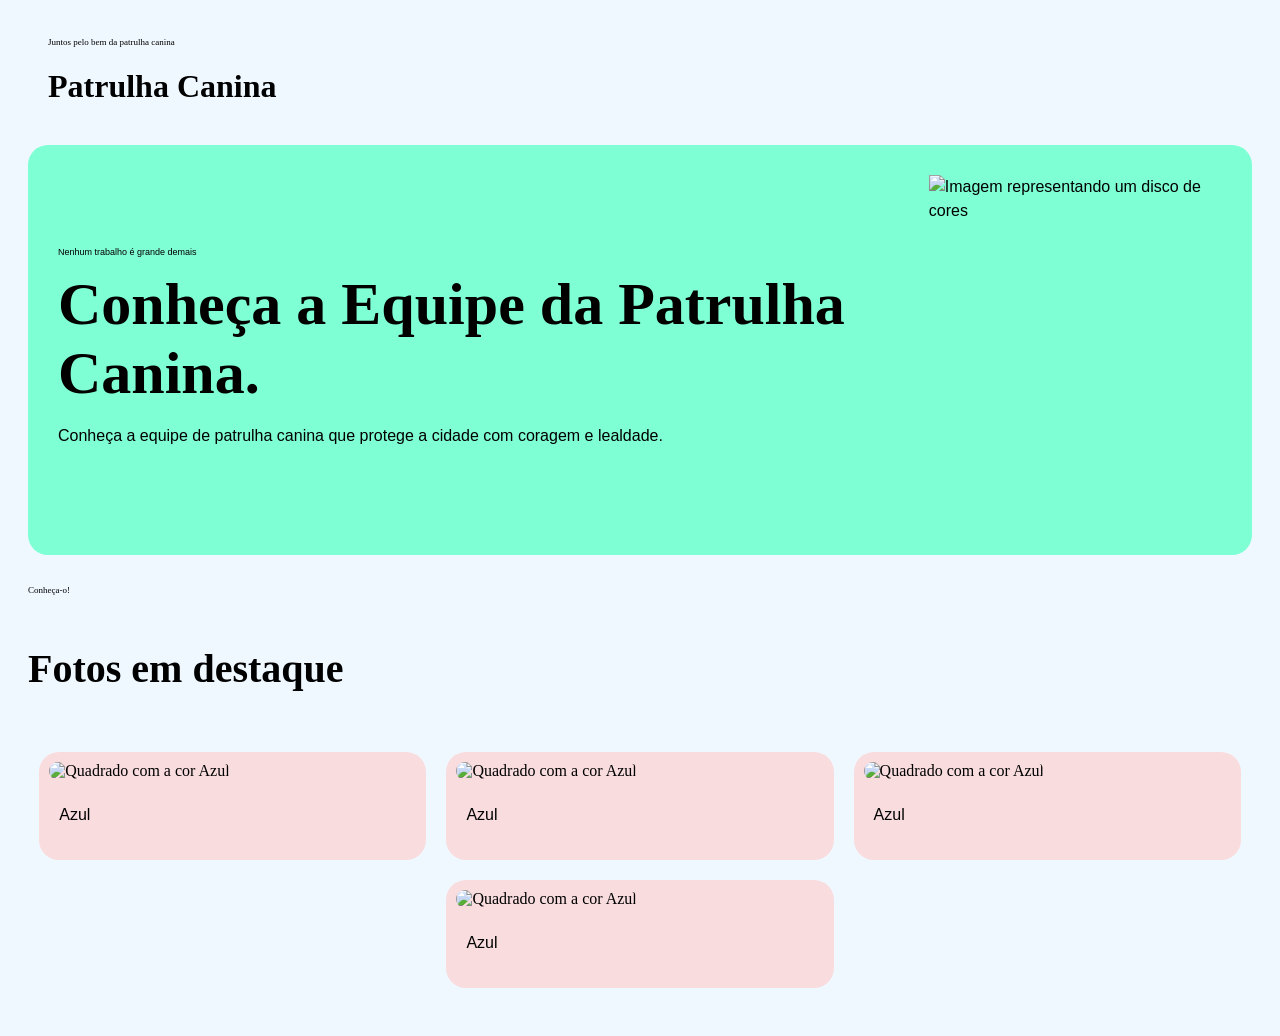
==== intex..html @ ff0c49cd "first commit" ====
<!doctype html>
<html lang="pt-BR">
    <head>
        <meta charset="UTF-8" />
        <title>Patrulha Canina</title>
        <link rel="stylesheet" href="css/style.css" />
    </head>
    <body>
        <header>
            <p class="letras_pequenas"> Juntos pelo bem da patrulha canina</p>
            <h1>Patrulha Canina </h1>
        </header>
        <main>
            <section id="introducao">
                <article>
                    <p class="letras_pequenas"> Nenhum trabalho é grande demais</p>
                    <h2>Conheça a Equipe da Patrulha Canina.</h2>
                    <p>
                        Conheça a equipe de patrulha canina que protege a cidade com coragem e lealdade.
                    </p>
                </article>

                <img
                    src="assets/img/chichaimonchan.png"
                    alt="Imagem representando um disco de cores" />
            </section>

            <section id="galeria">
                <article>
                    <p class="letras_pequenas">Conheça-o!</p>
                    <h3>Fotos em destaque</h3>
                </article>

                <section id="fotos">
                    <article class="foto">
                        <img src="assets/img/image1.png" alt="Quadrado com a cor Azul" />
                        <p>Azul</p>
                    </article>
                    <article class="foto">
                        <img src="assets/img/image1.png" alt="Quadrado com a cor Azul" />
                        <p>Azul</p>
                    </article>
                    <article class="foto">
                        <img src="assets/img/image1.png" alt="Quadrado com a cor Azul" />
                        <p>Azul</p>
                    </article>
                    <article class="foto">
                        <img src="assets/img/image1.png" alt="Quadrado com a cor Azul" />
                        <p>Azul</p>
                    </article>
                </section>
            </section>
        </main>
    </body>
</html>
---- css/style.css ----
#fotos {
    display: flex;
    flex-wrap: wrap;
    justify-content: center;
    padding-top: 20px;
    padding-bottom: 20px;
    gap: 20px;
}

.foto img {
    width:100%;
    border-radius: 20px;
    height: 300px;
    object-fit:cover;
}

{
    padding: 0;
    margin: 0;
    box-sizing: border-box;
}
.foto {
    background-color: rgba(255, 202, 198, 0.6);
    width: 30%;
    flex-direction: row;
    justify-content: center;
    align-items: center;
    padding: 10px;
    border-radius: 20px;
}

body {
    font-family: Georgia, 'Times New Roman', Times, serif;
    background-color: aliceblue;
    padding: 20px;
    color:black;
}

header {
    padding-left: 20px;
    margin-bottom:40px;
}

#introducao {
    display: flex;
    flex-direction: row;
    gap: 30px;
    padding: 30px;
    background-color: aquamarine;
    border-radius: 20px;
    align-items: center;
    justify-content: space-between;
    margin-bottom: 30px;
    line-height: 1.5;
    font-family: Arial, Helvetica, sans-serif;
}

.letras_pequenas {
    color:black
    text-transform: uppercase;
    front-weight: bold;
    font-size: xx-small;
    font-family: font-family: 'Segoe UI', Tahoma, Geneva, Verdana, sans-serif;
}

#introducao h2 {
    font-size:60px;
    margin-top:10px;
    margin-bottom: 10px;
    font-family: Georgia, 'Times New Roman', Times, serif;
    line-height: normal;
}
#introducao img {
    width: 350px;
    height:350px;
}

#galeria h3 {
    font-size: 40px;
    padding-top: 10px;
}

#texto_galeria {
    padding-left:20px;
    line-height: 0.75;
}

.foto h4 {
    font-size: 20px;
    margin-top: 20px;
    margin-left: 10px;
    margin-bottom: 10px;
}
.foto p {
    padding:10px;
    font-family: Arial, Helvetica, sans-serif;
}

hr{
    border-top: none;
    border-color: aqua;
    margin-top: 50px;
    margin-bottom: 20px;
}

footer {
    text-transform: uppercase;
    font-weigth: bold;
    font-size: small;
    font-family: Georgia, 'Times New Roman', Times, serif;
    line-height: 3;
}
.identificacao {
    line-height: 1.5;
}
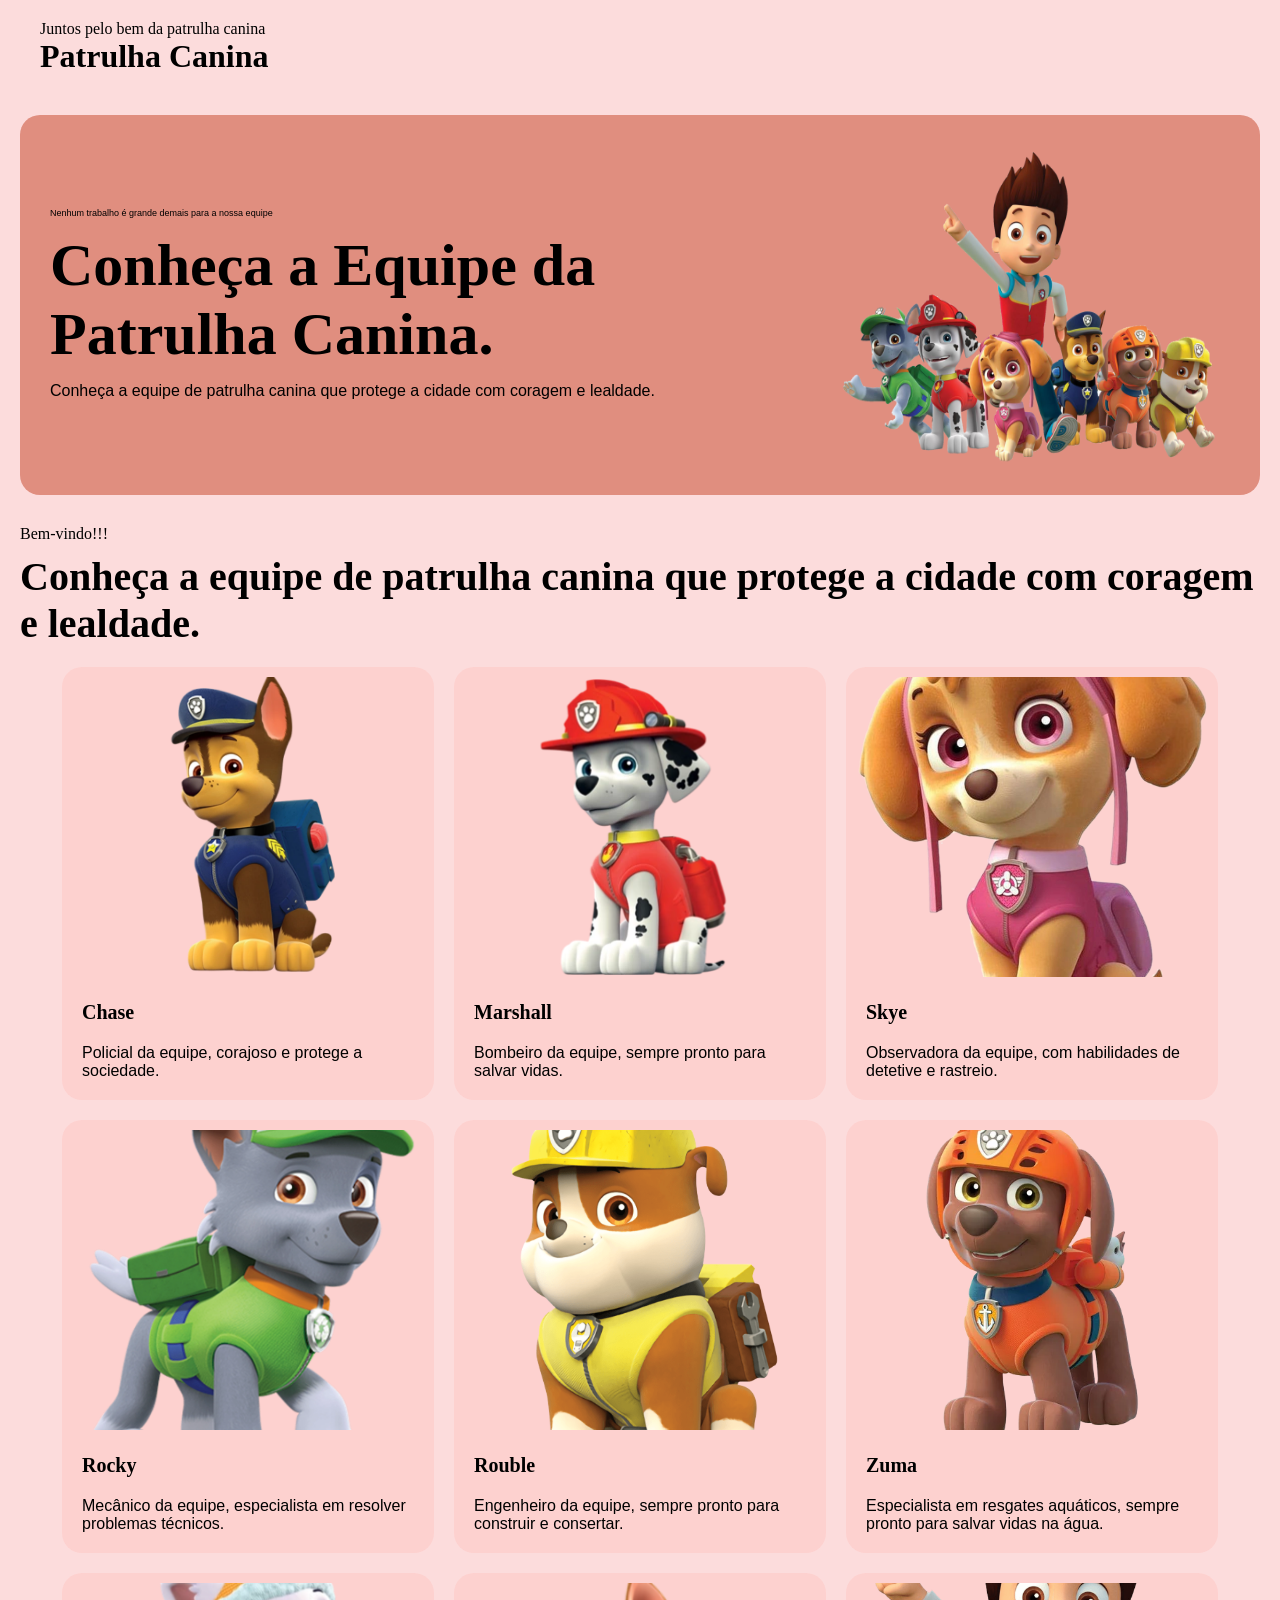
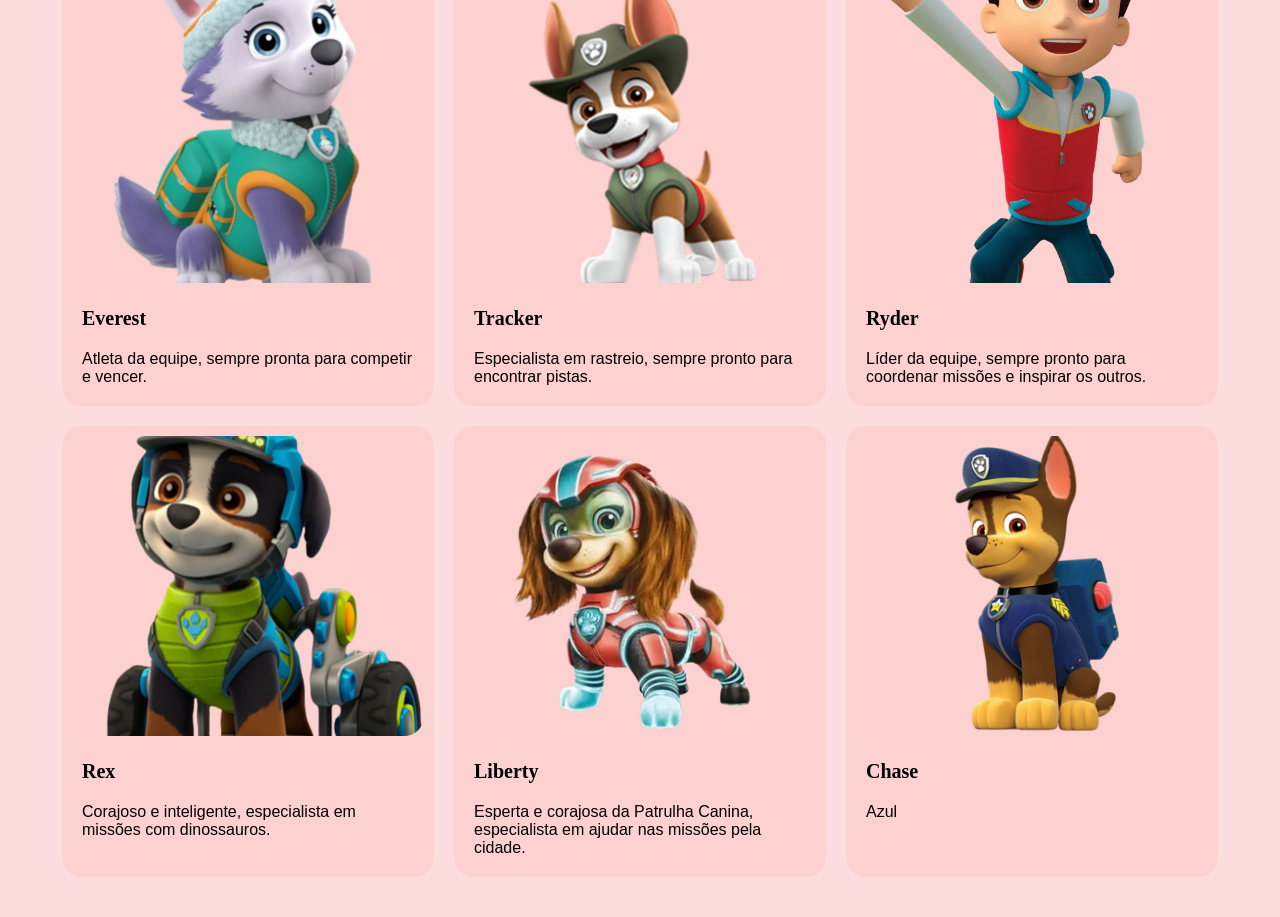
==== commit 64d2bbef: "first commit" ====
--- a/intex..html
+++ b/intex..html
@@ -7,13 +7,13 @@
     </head>
     <body>
         <header>
-            <p class="letras_pequenas"> Juntos pelo bem da patrulha canina</p>
+            <p class="letras_pequena"> Juntos pelo bem da patrulha canina</p>
             <h1>Patrulha Canina </h1>
         </header>
         <main>
             <section id="introducao">
                 <article>
-                    <p class="letras_pequenas"> Nenhum trabalho é grande demais</p>
+                    <p class="letras_pequenas"> Nenhum trabalho é grande demais para a nossa equipe</p>
                     <h2>Conheça a Equipe da Patrulha Canina.</h2>
                     <p>
                         Conheça a equipe de patrulha canina que protege a cidade com coragem e lealdade.
@@ -21,31 +21,75 @@
                 </article>
 
                 <img
-                    src="assets/img/chichaimonchan.png"
+                    src="assets/img/canina.png"
                     alt="Imagem representando um disco de cores" />
             </section>
 
             <section id="galeria">
                 <article>
-                    <p class="letras_pequenas">Conheça-o!</p>
-                    <h3>Fotos em destaque</h3>
+                    <p class="letras_medias">Bem-vindo!!!</p>
+                    <h3>Conheça a equipe de patrulha canina que protege a cidade com coragem e lealdade.</h3>
                 </article>
 
                 <section id="fotos">
                     <article class="foto">
-                        <img src="assets/img/image1.png" alt="Quadrado com a cor Azul" />
-                        <p>Azul</p>
+                        <img src="assets/img/chase.png" alt="Quadrado com a cor Azul" />
+                        <h4>Chase</h4>
+                        <p>Policial da equipe, corajoso e protege a sociedade.</p>
                     </article>
                     <article class="foto">
-                        <img src="assets/img/image1.png" alt="Quadrado com a cor Azul" />
-                        <p>Azul</p>
+                        <img src="assets/img/marshall.png" alt="Quadrado com a cor Azul" />
+                        <h4>Marshall</h4>
+                        <p>Bombeiro da equipe, sempre pronto para salvar vidas.</p>
                     </article>
                     <article class="foto">
-                        <img src="assets/img/image1.png" alt="Quadrado com a cor Azul" />
-                        <p>Azul</p>
+                        <img src="assets/img/Skye.png" alt="Quadrado com a cor Azul" />
+                        <h4>Skye</h4>
+                        <p>Observadora da equipe, com habilidades de detetive e rastreio.</p>
                     </article>
                     <article class="foto">
-                        <img src="assets/img/image1.png" alt="Quadrado com a cor Azul" />
+                        <img src="assets/img/rocky.png" alt="Quadrado com a cor Azul" />
+                        <h4>Rocky</h4>
+                        <p>Mecânico da equipe, especialista em resolver problemas técnicos.</p>
+                    </article>
+                    <article class="foto">
+                        <img src="assets/img/rouble.png" alt="Quadrado com a cor Azul" />
+                        <h4>Rouble</h4>
+                        <p>Engenheiro da equipe, sempre pronto para construir e consertar.</p>
+                    </article>
+                    <article class="foto">
+                        <img src="assets/img/zuma.png" alt="Quadrado com a cor Azul" />
+                        <h4>Zuma</h4>
+                        <p>Especialista em resgates aquáticos, sempre pronto para salvar vidas na água.</p>
+                    </article>
+                    <article class="foto">
+                        <img src="assets/img/everest.png" alt="Quadrado com a cor Azul" />
+                        <h4>Everest</h4>
+                        <p>Atleta da equipe, sempre pronta para competir e vencer.</p>
+                    </article>
+                    <article class="foto">
+                        <img src="assets/img/tracker.png" alt="Quadrado com a cor Azul" />
+                        <h4>Tracker</h4>
+                        <p>Especialista em rastreio, sempre pronto para encontrar pistas.</p>
+                    </article>
+                    <article class="foto">
+                        <img src="assets/img/ryder.png" alt="Quadrado com a cor Azul" />
+                        <h4>Ryder</h4>
+                        <p>Líder da equipe, sempre pronto para coordenar missões e inspirar os outros.</p>
+                    </article>
+                    <article class="foto">
+                        <img src="assets/img/Rex.png" alt="Quadrado com a cor Azul" />
+                        <h4>Rex</h4>
+                        <p>Corajoso e inteligente, especialista em missões com dinossauros.</p>
+                    </article>
+                    <article class="foto">
+                        <img src="assets/img/liberty.png" alt="Quadrado com a cor Azul" />
+                        <h4>Liberty</h4>
+                        <p>Esperta e corajosa da Patrulha Canina, especialista em ajudar nas missões pela cidade.</p>
+                    </article>
+                    <article class="foto">
+                        <img src="assets/img/chase.png" alt="Quadrado com a cor Azul" />
+                        <h4>Chase</h4>
                         <p>Azul</p>
                     </article>
                 </section>
--- a/css/style.css
+++ b/css/style.css
@@ -1,39 +1,14 @@
-#fotos {
-    display: flex;
-    flex-wrap: wrap;
-    justify-content: center;
-    padding-top: 20px;
-    padding-bottom: 20px;
-    gap: 20px;
-}
-
-.foto img {
-    width:100%;
-    border-radius: 20px;
-    height: 300px;
-    object-fit:cover;
-}
-
-{
+* {
     padding: 0;
     margin: 0;
     box-sizing: border-box;
 }
-.foto {
-    background-color: rgba(255, 202, 198, 0.6);
-    width: 30%;
-    flex-direction: row;
-    justify-content: center;
-    align-items: center;
-    padding: 10px;
-    border-radius: 20px;
-}
 
 body {
     font-family: Georgia, 'Times New Roman', Times, serif;
-    background-color: aliceblue;
+    background-color: rgb(252, 220, 220);
     padding: 20px;
-    color:black;
+    color:rgb(0, 0, 0);
 }
 
 header {
@@ -46,7 +21,7 @@
     flex-direction: row;
     gap: 30px;
     padding: 30px;
-    background-color: aquamarine;
+    background-color: rgb(224, 142, 127);
     border-radius: 20px;
     align-items: center;
     justify-content: space-between;
@@ -71,8 +46,8 @@
     line-height: normal;
 }
 #introducao img {
-    width: 350px;
-    height:350px;
+    width: 400px;
+    height:320px;
 }
 
 #galeria h3 {
@@ -83,6 +58,31 @@
 #texto_galeria {
     padding-left:20px;
     line-height: 0.75;
+}
+
+#fotos {
+    display: flex;
+    flex-wrap: wrap;
+    justify-content: center;
+    padding-top: 20px;
+    padding-bottom: 20px;
+    gap: 20px;
+}
+
+.foto img {
+    width:100%;
+    border-radius: 20px;
+    height: 300px;
+    object-fit:cover;
+}
+.foto {
+    background-color: rgba(255, 202, 198, 0.6);
+    width: 30%;
+    flex-direction: row;
+    justify-content: center;
+    align-items: center;
+    padding: 10px;
+    border-radius: 20px;
 }
 
 .foto h4 {
@@ -98,7 +98,7 @@
 
 hr{
     border-top: none;
-    border-color: aqua;
+    border-color: rgb(150, 156, 156);
     margin-top: 50px;
     margin-bottom: 20px;
 }
@@ -107,7 +107,7 @@
     text-transform: uppercase;
     font-weigth: bold;
     font-size: small;
-    font-family: Georgia, 'Times New Roman', Times, serif;
+    font-family:'Franklin Gothic Medium', 'Arial Narrow', Arial, sans-serif;
     line-height: 3;
 }
 .identificacao {
